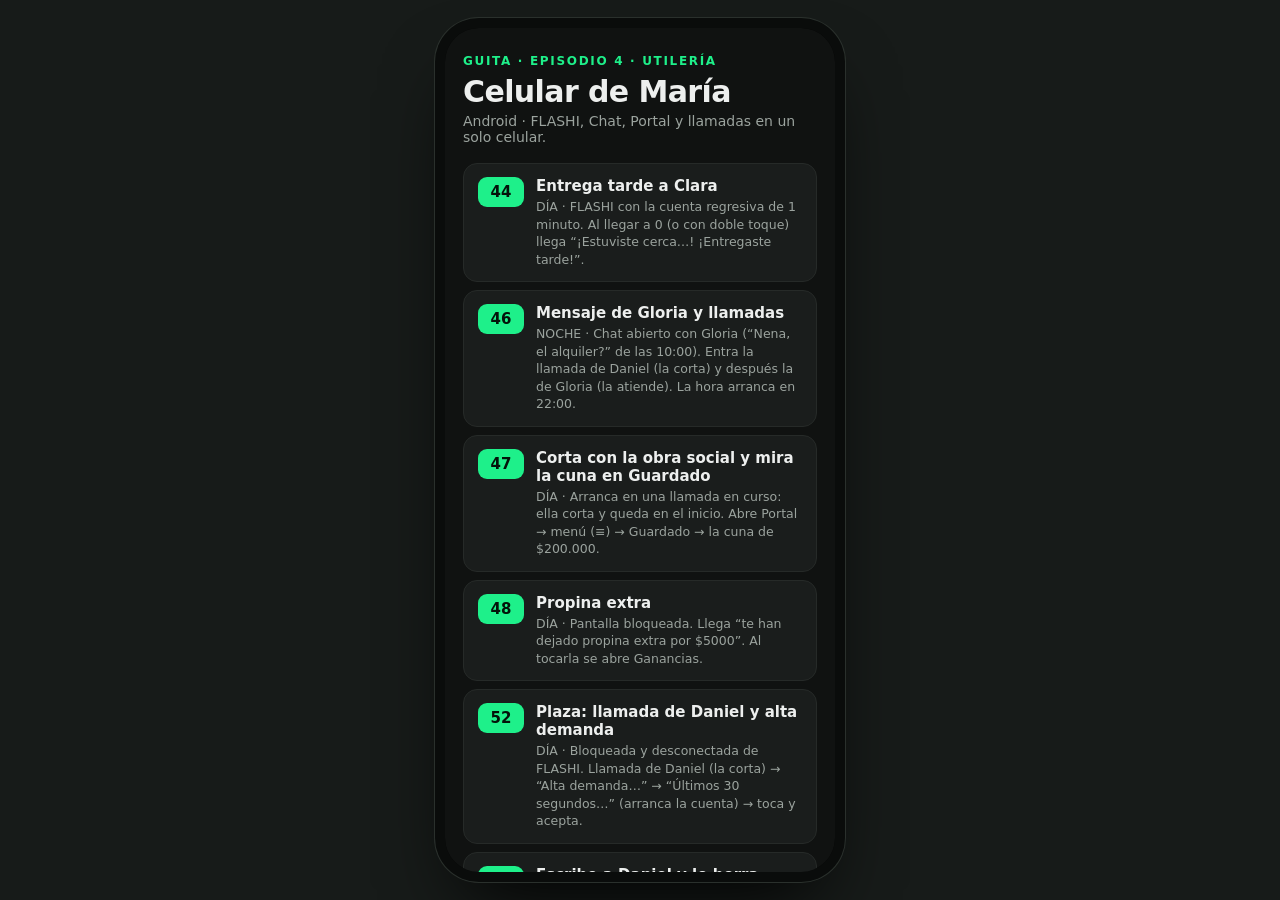
==== maria/index.html @ c734afe4 "Mueve el celular de María a maria/ (GitHub Pages servía delivery.html en lugar de delivery/) Co-Auth" ====
<!doctype html>
<html lang="es-AR">
<head>
<meta charset="utf-8">
<meta name="viewport" content="width=device-width, initial-scale=1, maximum-scale=1, user-scalable=no, viewport-fit=cover">
<title>FLASHI · Celular de María</title>
<meta name="description" content="GUITA · Episodio 4 · utilería digital para rodaje (celular de María)">
<meta name="theme-color" content="#000000">
<meta name="mobile-web-app-capable" content="yes">
<meta name="format-detection" content="telephone=no">
<link rel="manifest" href="manifest.webmanifest">
<link rel="icon" type="image/png" href="icons/icon-192.png">
<link rel="apple-touch-icon" href="icons/apple-touch-icon.png">
<link rel="stylesheet" href="css/app.css">
<link rel="stylesheet" href="css/flashi.css">
<link rel="stylesheet" href="css/chat.css">
<link rel="stylesheet" href="css/portal.css">
</head>
<body>
  <div id="device" data-tone="light"></div>
  <script src="js/config.js"></script>
  <script src="js/core.js"></script>
  <script src="js/flashi.js"></script>
  <script src="js/chat.js"></script>
  <script src="js/portal.js"></script>
  <script src="js/home.js"></script>
  <script src="js/scenes.js"></script>
  <script>
    PHONE.boot();
    if ('serviceWorker' in navigator) addEventListener('load', () => navigator.serviceWorker.register('sw.js').catch(() => {}));
  </script>
</body>
</html>
---- maria/css/app.css ----
/* =========================================================================
   Celular de María · sistema (Android falso), pantalla de equipo y menú
   ========================================================================= */
@font-face { font-family: Unbounded; font-weight: 500; font-display: block; src: url('../fonts/unbounded-500.woff2') format('woff2'); }
@font-face { font-family: Unbounded; font-weight: 700; font-display: block; src: url('../fonts/unbounded-700.woff2') format('woff2'); }
@font-face { font-family: Unbounded; font-weight: 800; font-display: block; src: url('../fonts/unbounded-800.woff2') format('woff2'); }
@font-face { font-family: Manrope; font-weight: 400; font-display: block; src: url('../fonts/manrope-400.woff2') format('woff2'); }
@font-face { font-family: Manrope; font-weight: 500; font-display: block; src: url('../fonts/manrope-500.woff2') format('woff2'); }
@font-face { font-family: Manrope; font-weight: 600; font-display: block; src: url('../fonts/manrope-600.woff2') format('woff2'); }
@font-face { font-family: Manrope; font-weight: 700; font-display: block; src: url('../fonts/manrope-700.woff2') format('woff2'); }
@font-face { font-family: Manrope; font-weight: 800; font-display: block; src: url('../fonts/manrope-800.woff2') format('woff2'); }
@font-face { font-family: Wordmark; font-display: block; src: url('../fonts/grand-hotel.woff2') format('woff2'); }

:root {
  --bg: #060D09; --s1: #0E1A13; --s2: #16271D; --s3: #1F3528; --ln: #1B2E22;
  --g: #1EF08A; --gd: #10B865; --gi: #03140A; --r: #FF2B4A; --rd: #B3142B;
  --tx: #E9F4EE; --tx2: #C9D6CF; --mu: #7E958A;
  --fd: Unbounded, system-ui, sans-serif; --fb: Manrope, system-ui, sans-serif;
  --fs: Roboto, "Google Sans", system-ui, sans-serif;
  --sbh: 30px; --navh: 22px;
  color-scheme: dark;
}
* { box-sizing: border-box; -webkit-tap-highlight-color: transparent; }
html, body { height: 100%; margin: 0; background: #000; overflow: hidden; overscroll-behavior: none; }
@media (display-mode: standalone), (display-mode: fullscreen) { html, body { height: 100lvh; } }
body { -webkit-user-select: none; user-select: none; -webkit-touch-callout: none; touch-action: manipulation; font-family: var(--fs); color: var(--tx); -webkit-font-smoothing: antialiased; }
button { font: inherit; color: inherit; background: none; border: 0; padding: 0; cursor: pointer; }
svg { display: block; }
[hidden] { display: none !important; }
.num { font-variant-numeric: tabular-nums; }

#device { position: relative; width: 100%; height: 100%; overflow: hidden; background: #000; isolation: isolate; }
#device.real-sb { --sbh: env(safe-area-inset-top, 0px); --navh: max(8px, env(safe-area-inset-bottom, 0px)); }
body.framed { display: grid; place-items: center; background: #171b19; }
body.framed #device { width: 390px; height: min(844px, calc(100% - 40px)); border-radius: 34px; box-shadow: 0 0 0 10px #0a0c0b, 0 0 0 11px #2a302c, 0 40px 80px -20px #000; }

/* ---------- pantallas de apps ---------- */
#scr { position: absolute; inset: 0; }
.scr { position: absolute; inset: 0; display: flex; flex-direction: column; padding-top: var(--sbh); padding-bottom: var(--navh); overflow: hidden; }
.scr.enter { animation: scrIn .26s ease-out; }
@keyframes scrIn { from { opacity: .5; transform: translateY(10px); } to { opacity: 1; transform: none; } }

/* ---------- barra de estado falsa ---------- */
#sbar { position: absolute; top: 0; left: 0; right: 0; height: var(--sbh); display: flex; align-items: center; justify-content: space-between; padding: 0 18px 0 22px; z-index: 90; color: #fff; pointer-events: none; font-family: var(--fs); font-size: 13.5px; font-weight: 500; letter-spacing: .1px; }
#device[data-tone="dark"] #sbar { color: #111; }
#sbar .r { display: flex; align-items: center; gap: 5px; }
#sbar .net { font-size: 11.5px; font-weight: 600; margin-right: -1px; }
#sbar .pct { font-size: 12.5px; margin-left: 1px; }
#device.real-sb #sbar { display: none; }

/* ---------- rayita de navegación (gestos) ---------- */
#nav { position: absolute; left: 0; right: 0; bottom: 0; height: var(--navh); z-index: 95; display: grid; place-items: center; pointer-events: none; }
#nav i { width: 108px; height: 4px; border-radius: 3px; background: rgba(255,255,255,.75); }
#device[data-tone="dark"] #nav i { background: rgba(0,0,0,.55); }
#device.real-sb #nav { display: none; }

/* ---------- zonas ocultas (sólo visibles en ensayo) ---------- */
.hzv { position: absolute; z-index: 600; pointer-events: none; display: none; }
.hzv.menu { left: 0; top: 0; width: 80px; height: 80px; }
.hzv.cue { right: 0; bottom: 0; width: 80px; height: 80px; }
body.debugzones .hzv { display: block; background: #ff00ff33; outline: 1px dashed #f0f; }

/* ---------- notificaciones (Android) ---------- */
#hu { position: absolute; left: 8px; right: 8px; top: calc(var(--sbh) + 4px); z-index: 120; display: flex; flex-direction: column; gap: 8px; pointer-events: none; }
#hu > * { pointer-events: auto; animation: huIn .38s cubic-bezier(.2, .9, .3, 1.2); }
@keyframes huIn { from { transform: translateY(-130%); opacity: 0; } to { transform: none; opacity: 1; } }
#hu > .out { animation: huOut .25s ease-in forwards; }
@keyframes huOut { to { transform: translateY(-130%); opacity: 0; } }
.nA { background: #262A28; border-radius: 26px; padding: 14px 16px 15px; display: grid; grid-template-columns: 30px 1fr; column-gap: 12px; row-gap: 3px; color: #E6E9E7; font-family: var(--fs); box-shadow: 0 8px 30px -6px #000c; }
.nA .ai { grid-row: span 3; width: 30px; height: 30px; border-radius: 50%; display: grid; place-items: center; background: var(--ac); color: var(--acx); }
.nA.hot .ai { background: var(--r); color: #fff; }
.nA .ai svg { width: 18px; height: 18px; }
.nA .hd { font-size: 12.5px; color: #B8C0BB; display: flex; gap: 5px; align-items: center; }
.nA .hd b { font-weight: 500; color: var(--ac); }
.nA.hot .hd b { color: #FF7A8C; }
.nA .tt { font-size: 15px; font-weight: 600; color: #fff; line-height: 1.3; }
.nA .bd { font-size: 14.5px; line-height: 1.38; color: #DDE3DF; }
.nA .bd.sub { opacity: .8; }

/* ---------- pantalla bloqueada ---------- */
#lockL { position: absolute; inset: 0; z-index: 80; pointer-events: none; }
#lockL > * { pointer-events: auto; }
.lockA { position: absolute; inset: 0; display: flex; flex-direction: column; background: var(--wall, radial-gradient(120% 70% at 20% 0%, #16362A 0%, #08130E 55%, #050907 100%)); background-size: cover; background-position: center; color: #E3F1E8; font-family: var(--fs); padding-top: var(--sbh); overflow: hidden; }
.lockA::before { content: ""; position: absolute; inset: 0; background: #0000002e; pointer-events: none; }
.lockA > * { position: relative; }
.lockA .date { padding: 22px 26px 0; font-size: 16px; font-weight: 500; color: #D6E8DC; }
.lockA .clock { padding: 6px 26px 0; font-size: 104px; line-height: .98; font-weight: 400; letter-spacing: -2px; color: #CFF3DC; display: flex; flex-direction: column; }
.lockA .nl { padding: 26px 12px 0; display: flex; flex-direction: column; gap: 8px; overflow: hidden; }
.lockA .nl .nA { background: #1E2320e8; animation: huIn .38s cubic-bezier(.2, .9, .3, 1.2); }
.lockA .foot { margin-top: auto; padding: 0 26px calc(22px + env(safe-area-inset-bottom, 0px)); display: flex; justify-content: space-between; align-items: flex-end; }
.lockA .sc { width: 56px; height: 56px; border-radius: 50%; background: #ffffff1f; display: grid; place-items: center; color: #E3F1E8; }
.lockA .sc svg { width: 22px; height: 22px; }
.lockA .fp { color: #C9DBD0; }
.lockA .fp svg { width: 30px; height: 30px; }
.unlocking { animation: unl .3s ease-in forwards; }
@keyframes unl { to { transform: translateY(-100%); opacity: .6; } }

/* ---------- llamadas ---------- */
#callL { position: absolute; inset: 0; z-index: 110; pointer-events: none; }
#callL > * { pointer-events: auto; }
.call { position: absolute; inset: 0; display: flex; flex-direction: column; align-items: center; padding: calc(var(--sbh) + 70px) 24px calc(46px + env(safe-area-inset-bottom, 0px)); color: #fff; font-family: var(--fs); background: linear-gradient(180deg, #1B2A3A 0%, #121A24 55%, #0B1016 100%); animation: callIn .3s ease-out; }
@keyframes callIn { from { opacity: 0; transform: scale(1.03); } to { opacity: 1; transform: none; } }
.call .who { display: flex; flex-direction: column; align-items: center; text-align: center; gap: 6px; }
.call .av { width: 96px; height: 96px; border-radius: 50%; background: #5B7FA6; display: grid; place-items: center; overflow: hidden; margin-bottom: 14px; font-size: 42px; font-weight: 500; }
.call .av img { width: 100%; height: 100%; object-fit: cover; }
.call .who b { font-size: 32px; font-weight: 400; letter-spacing: -.3px; }
.call .who small { font-size: 15px; color: #C3CCD6; }
.call .who em { font-style: normal; font-size: 15px; color: #C3CCD6; margin-top: 6px; }
.call.ring .who em { animation: pulseTxt 1.6s ease-in-out infinite; }
@keyframes pulseTxt { 50% { opacity: .45; } }
.call .btns { margin-top: auto; width: 100%; display: flex; justify-content: space-around; }
.cbtn { display: flex; flex-direction: column; align-items: center; gap: 10px; font-size: 14px; color: #E6ECF2; }
.cbtn i { width: 72px; height: 72px; border-radius: 50%; display: grid; place-items: center; }
.cbtn i svg { width: 32px; height: 32px; }
.cbtn.red i { background: #E5484D; }
.cbtn.red i svg { transform: rotate(135deg); }
.cbtn.green i { background: #2FB463; animation: wob 1.2s ease-in-out infinite; }
@keyframes wob { 0%, 60%, 100% { transform: none; } 70% { transform: rotate(-12deg); } 80% { transform: rotate(12deg); } 90% { transform: rotate(-6deg); } }
.call.active .keys { margin-top: auto; display: grid; grid-template-columns: repeat(3, 1fr); gap: 22px 18px; width: 100%; max-width: 330px; }
.key { display: flex; flex-direction: column; align-items: center; gap: 8px; font-size: 13px; color: #D4DCE4; }
.key i { width: 64px; height: 64px; border-radius: 50%; background: #ffffff1a; display: grid; place-items: center; }
.key i svg { width: 26px; height: 26px; }
.key .slash { display: none; }
.key.on i { background: #E6ECF2; color: #121A24; }
.key.on .slash { display: inline; }
.call .end { margin-top: 34px; }
.call.ended { opacity: .85; }

/* ---------- pantalla de inicio ---------- */
.app-home { padding-bottom: 0 !important; padding-top: 0 !important; }
.hm { position: absolute; inset: 0; background-size: cover; background-position: center; display: flex; flex-direction: column; padding: calc(var(--sbh) + 26px) 18px calc(var(--navh) + 14px); font-family: var(--fs); }
.hm::before { content: ""; position: absolute; inset: 0; background: linear-gradient(#0000 55%, #0006); pointer-events: none; }
.hm > * { position: relative; }
.hm-glance b { font-size: 22px; font-weight: 400; color: #fff; text-shadow: 0 1px 6px #0008; }
.hm-grid { margin-top: auto; display: grid; grid-template-columns: repeat(4, 1fr); gap: 20px 6px; }
.hm-dock { margin-top: 26px; display: grid; grid-template-columns: repeat(4, 1fr); gap: 6px; }
.hm-app { display: flex; flex-direction: column; align-items: center; gap: 7px; }
.hm-ic { width: 58px; height: 58px; border-radius: 50%; overflow: hidden; box-shadow: 0 3px 10px #0006; }
.hm-ic svg { width: 100%; height: 100%; }
.hm-l { font-size: 12px; color: #fff; text-shadow: 0 1px 4px #000a; white-space: nowrap; }
.hm-dock .hm-l { display: none; }
.hm-search { margin-top: 18px; height: 50px; border-radius: 25px; background: #ffffffe8; color: #555; display: flex; align-items: center; padding: 0 22px; font-size: 15px; }

/* ---------- pantalla del equipo (lista de escenas) ---------- */
#crew { position: absolute; inset: 0; z-index: 400; background: #101211; color: #EDEFEE; overflow-y: auto; font-family: system-ui, -apple-system, Roboto, sans-serif; }
.crew-in { padding: calc(env(safe-area-inset-top, 0px) + 26px) 18px calc(env(safe-area-inset-bottom, 0px) + 34px); max-width: 560px; margin: 0 auto; }
#crew .kicker { font-size: 12px; letter-spacing: .14em; text-transform: uppercase; color: #1EF08A; font-weight: 800; }
#crew h1 { font-size: 30px; margin: 6px 0 4px; letter-spacing: -.02em; }
#crew .sub { margin: 0 0 18px; color: #9BA39E; font-size: 14px; }
#crew .list { display: flex; flex-direction: column; gap: 8px; }
#crew .scene { display: flex; gap: 12px; align-items: flex-start; text-align: left; padding: 13px 14px; border-radius: 14px; background: #1A1D1C; border: 1px solid #262A28; }
#crew .scene:active { border-color: #1EF08A; }
#crew .tag { flex: none; min-width: 46px; text-align: center; padding: 6px 6px; border-radius: 9px; background: #1EF08A; color: #04130A; font-weight: 900; font-size: 15px; }
#crew .scene b { display: block; font-size: 15px; margin-bottom: 3px; }
#crew .scene small { display: block; font-size: 12.5px; color: #9BA39E; line-height: 1.4; }
#crew .ghost { margin-top: 16px; width: 100%; padding: 14px; border-radius: 12px; border: 1px solid #2E3431; font-weight: 700; color: #EDEFEE; }
#crew .howto { margin-top: 18px; background: #1A1D1C; border-radius: 12px; padding: 4px 14px 8px; font-size: 13px; color: #C9CFCB; line-height: 1.5; }
#crew .howto h3 { font-size: 13px; margin: 10px 0 4px; color: #fff; }
#crew .howto ul { margin: 0; padding-left: 18px; }
#crew .status { font-size: 12.5px; color: #8E9691; margin-top: 14px; line-height: 1.6; }
#crew .ok { color: #1EF08A; } #crew .warn { color: #FFB020; }

/* ---------- menú de control (no aparece en cámara) ---------- */
#sheet { position: absolute; inset: 0; z-index: 500; background: #101211; color: #EDEFEE; font-family: system-ui, -apple-system, Roboto, sans-serif; overflow-y: auto; -webkit-user-select: text; user-select: text; padding: calc(env(safe-area-inset-top, 0px) + 12px) 16px calc(env(safe-area-inset-bottom, 0px) + 40px); font-size: 14px; }
#sheet h1 { font-size: 17px; margin: 0; font-weight: 800; }
#sheet h2 { font-size: 11.5px; letter-spacing: .1em; text-transform: uppercase; color: #8E9691; margin: 22px 0 8px; font-weight: 700; }
#sheet .mh { display: flex; justify-content: space-between; align-items: center; gap: 10px; position: sticky; top: calc(-12px - env(safe-area-inset-top, 0px)); background: #101211; padding: 8px 0 10px; z-index: 2; }
#sheet .row2 { display: flex; gap: 8px; flex-wrap: wrap; }
#sheet .row2 button, #sheet .imgrow button, #sheet .wide { padding: 9px 12px; border-radius: 10px; background: #242826; font-weight: 700; font-size: 13px; }
#sheet button.hi { background: #1EF08A; color: #04130A; }
#sheet .sm { font-size: 12.5px; color: #8E9691; line-height: 1.5; }
#sheet .sm b { color: #fff; }
#sheet .chips { display: flex; flex-wrap: wrap; gap: 6px; }
#sheet .chips button { padding: 9px 12px; min-width: 52px; border-radius: 10px; background: #1A1D1C; border: 1px solid #2A2F2C; font-weight: 800; }
#sheet .chips button.on { background: #13241B; border-color: #1EF08A; color: #1EF08A; }
#sheet .scdesc { margin-top: 10px; display: flex; flex-direction: column; gap: 4px; font-size: 13px; color: #B5BCB8; line-height: 1.45; }
#sheet .scdesc b { color: #fff; font-size: 14.5px; }
#sheet .go { margin-top: 14px; width: 100%; padding: 16px; border-radius: 14px; background: #1EF08A; color: #04130A; font-weight: 900; font-size: 16px; }
#sheet .cues { display: flex; flex-direction: column; gap: 8px; }
#sheet .cue { background: #1A1D1C; border: 1px solid #262A28; border-radius: 12px; padding: 10px 12px; display: flex; flex-direction: column; gap: 8px; }
#sheet .cue.next { border-color: #1EF08A88; }
#sheet .cue .row { display: flex; justify-content: space-between; align-items: center; gap: 10px; }
#sheet .cue .row b { font-size: 13.5px; font-weight: 600; }
#sheet .cue button { font-size: 12.5px; font-weight: 800; padding: 8px 11px; border-radius: 9px; background: #1EF08A; color: #04130A; white-space: nowrap; }
#sheet .auto { font-size: 12.5px; color: #B5BCB8; display: flex; align-items: center; gap: 6px; flex-wrap: wrap; }
#sheet .auto input { width: 64px !important; padding: 6px 8px !important; }
#sheet .auto small { color: #7d857f; }
#sheet textarea, #sheet input, #sheet select { width: 100%; background: #0B0D0C; border: 1px solid #2E3431; border-radius: 9px; color: #fff; padding: 9px 10px; font: 14px/1.4 system-ui, sans-serif; }
#sheet textarea { min-height: 44px; resize: vertical; }
#sheet .stack { display: flex; flex-direction: column; gap: 6px; }
#sheet .f { display: grid; grid-template-columns: 1fr 1.25fr; gap: 9px 12px; align-items: center; }
#sheet .f label { color: #B5BCB8; font-size: 13px; }
#sheet .f label small { display: block; color: #7d857f; font-size: 11.5px; margin-top: 2px; }
#sheet .seg { display: flex; background: #0B0D0C; border: 1px solid #2E3431; border-radius: 10px; padding: 3px; gap: 3px; }
#sheet .seg button { flex: 1; padding: 7px 5px; border-radius: 7px; font-size: 12.5px; font-weight: 700; color: #B5BCB8; }
#sheet .seg button.on { background: #1EF08A; color: #04130A; }
#sheet details { margin-top: 14px; background: #161917; border: 1px solid #232826; border-radius: 12px; padding: 0 12px; }
#sheet details[open] { padding-bottom: 12px; }
#sheet summary { padding: 13px 0; font-weight: 800; font-size: 14px; cursor: pointer; }
#sheet .imgs { display: flex; flex-direction: column; gap: 8px; }
#sheet .imgrow { display: flex; align-items: center; gap: 10px; }
#sheet .imgrow .th { width: 44px; height: 44px; border-radius: 8px; background-size: cover; background-position: center; flex: none; }
#sheet .imgrow .il { flex: 1; font-size: 13px; color: #C9CFCB; }
#sheet .imgrow .il small { color: #7d857f; }
#sheet .wide { width: 100%; margin-top: 6px; }
#sheet .help { background: #1A1D1C; border-radius: 12px; padding: 12px 14px; line-height: 1.6; font-size: 13px; color: #C9CFCB; }
#sheet .help b { color: #fff; }

/* ---------- aviso para el equipo ---------- */
#toast { position: absolute; left: 50%; bottom: calc(var(--navh) + 70px); transform: translateX(-50%); z-index: 700; background: #222826ee; color: #fff; padding: 9px 14px; border-radius: 99px; font: 600 13px system-ui, sans-serif; pointer-events: none; }
#toast.crew { bottom: auto; top: calc(var(--sbh) + 6px); left: auto; right: 8px; transform: none; font-size: 11px; padding: 5px 9px; opacity: .8; }
@media (prefers-reduced-motion: reduce) { * { animation-duration: .01ms !important; transition: none !important; } }
---- maria/css/flashi.css ----
/* =========================================================================
   FLASHI Delivery · estilos (dirección visual "A · Pulso")
   Todo va dentro de .app-flashi para no chocar con las otras apps.
   ========================================================================= */
.app-flashi{background:var(--bg);color:var(--tx);font-family:var(--fb);overflow-y:auto;overflow-x:hidden;scrollbar-width:none}
.app-flashi::-webkit-scrollbar{display:none}
.app-flashi>*:not(.map):not(.spacer){flex-shrink:0}
.app-flashi .note{font-size:12.5px;color:var(--mu);font-weight:600}
.app-flashi .quota{display:flex;flex-direction:column;flex:1}
/* ---------- elementos comunes app ---------- */
.app-flashi .top{display:flex;justify-content:space-between;align-items:center;padding:10px 18px 8px;flex:none}
.app-flashi .logo{font-family:var(--fd);font-weight:800;font-size:21px;letter-spacing:-.035em;display:flex;align-items:center;gap:0}
.app-flashi .logo i{display:inline-block;width:8px;height:8px;background:var(--g);border-radius:50%;margin:8px 0 0 2px;box-shadow:0 0 12px var(--g)}
.app-flashi .logo small{font-family:var(--fb);font-weight:700;font-size:11.5px;color:var(--mu);margin:6px 0 0 8px;letter-spacing:0}
.app-flashi .chip{font-size:12px;font-weight:800;padding:7px 12px;border-radius:99px;background:#1EF08A1c;color:var(--g);display:inline-flex;align-items:center;gap:6px}
.app-flashi .chip.off{background:#FF2B4A1f;color:var(--r)}
.app-flashi .chip.neutral{background:var(--s2);color:var(--tx)}
.app-flashi .dot{width:7px;height:7px;border-radius:50%;background:currentColor;box-shadow:0 0 8px currentColor}
.app-flashi .card{background:var(--s1);border-radius:20px;padding:14px 16px}
.app-flashi .pad{padding:0 16px}
.app-flashi .stack{display:flex;flex-direction:column;gap:10px}
.app-flashi .lbl{font-size:11px;font-weight:700;letter-spacing:.08em;text-transform:uppercase;color:var(--mu)}
.app-flashi .btn{display:block;width:100%;padding:17px;border-radius:18px;background:var(--g);color:var(--gi);font-weight:800;text-align:center;font-size:16px;box-shadow:0 10px 30px -10px #1EF08Aaa;transition:transform .1s}
.app-flashi .btn:active{transform:scale(.98)}
.app-flashi .btn.ghost{background:transparent;border:1.5px solid var(--g);color:var(--g);box-shadow:none}
.app-flashi .btn.red{background:var(--r);color:#fff;box-shadow:0 10px 30px -10px #FF2B4Aaa}
.app-flashi .btn.dim{background:var(--s2);color:var(--tx);box-shadow:none}
.app-flashi .fine{text-align:center;font-size:12px;color:var(--mu)}
.app-flashi .big{font-family:var(--fd);font-weight:800;letter-spacing:-.03em;line-height:1}
.app-flashi .green{color:var(--g)}
.app-flashi .red{color:var(--r)}
.app-flashi .glowg{text-shadow:0 0 24px #1EF08A77}
.app-flashi .glowr{text-shadow:0 0 24px #FF2B4A88}
.app-flashi .spacer{flex:1 1 auto;min-height:12px}
.app-flashi .tabs{display:flex;justify-content:space-around;padding:10px 6px calc(12px + var(--tabpad,0px));font-size:11px;font-weight:700;flex:none;border-top:1px solid var(--ln);background:var(--bg);position:sticky;bottom:0;margin-top:auto}
.app-flashi .tabs span{display:flex;flex-direction:column;align-items:center;gap:5px;color:var(--mu)}
.app-flashi .tabs span.on{color:var(--g)}
.app-flashi .tabs svg{width:22px;height:22px}
.app-flashi .alertbox{padding:12px 14px;border-radius:16px;background:linear-gradient(135deg,#FF2B4A33,#FF2B4A0d);border:1px solid #FF2B4A66;font-size:13px;line-height:1.45;color:var(--tx)}
.app-flashi .alertbox b{display:block;color:var(--r);font-size:13.5px;margin-bottom:2px}
.app-flashi .pulse-r{animation:pr 1s ease-in-out infinite}
@keyframes pr{50%{opacity:.35}}
/* ---------- mapa ---------- */
.app-flashi .map{position:relative;flex:1 1 auto;min-height:260px;overflow:hidden;background:#07110B}
.app-flashi .map>svg{position:absolute;inset:0;width:100%;height:100%}
.app-flashi .map .me{position:absolute;width:22px;height:22px;border-radius:50%;background:var(--g);border:4px solid #06140c;box-shadow:0 0 0 6px #1EF08A33,0 0 24px var(--g);transform:translate(-50%,-50%);transition:left 1.2s ease,top 1.2s ease}
.app-flashi .map .pin{position:absolute;transform:translate(-50%,-100%);width:30px;height:40px}
.app-flashi .map .me::after{content:"";position:absolute;inset:-14px;border-radius:50%;border:2px solid #1EF08A66;animation:ping 1.8s ease-out infinite}
@keyframes ping{from{transform:scale(.5);opacity:1}to{transform:scale(1.6);opacity:0}}
/* ---------- timers ---------- */
.app-flashi .ring{--p:100;border-radius:50%;background:conic-gradient(var(--r) calc(var(--p)*1%),var(--s2) 0);display:grid;place-items:center;box-shadow:0 0 44px -8px #FF2B4Aaa}
.app-flashi .ring>div{border-radius:50%;background:var(--bg);display:flex;flex-direction:column;align-items:center;justify-content:center;gap:2px}
.app-flashi .tbar{height:6px;border-radius:6px;background:#00000055;overflow:hidden}
.app-flashi .tbar i{display:block;height:100%;width:calc(var(--p,100)*1%);background:#fff;border-radius:6px;transition:width .25s linear}
.app-flashi .t-zero{animation:pr .8s ease-in-out infinite}
/* ===== FLASHI Delivery (María) ===== */
.app-flashi .hello{padding:6px 18px 12px}
.app-flashi .hello small{font-size:12.5px;color:var(--mu);font-weight:600}
.app-flashi .hello h2{font-family:var(--fd);font-weight:800;font-size:28px;letter-spacing:-.03em;margin:4px 0 0}
.app-flashi .earn{margin:0 16px;display:flex;flex-direction:column;gap:6px;background:radial-gradient(100% 120% at 100% 0%,#1EF08A26,transparent 60%),var(--s1)}
.app-flashi .earn .big{font-size:38px}
.app-flashi .earn .row{display:flex;justify-content:space-between;align-items:flex-end;gap:10px}
.app-flashi .bars{display:flex;align-items:flex-end;gap:4px;height:40px}
.app-flashi .bars i{width:8px;border-radius:3px;background:var(--s3)}
.app-flashi .bars i.hi{background:var(--g);box-shadow:0 0 10px #1EF08A88}
.app-flashi .g2{display:grid;grid-template-columns:1fr 1fr;gap:10px;margin:10px 16px 0}
.app-flashi .g2 .card{display:flex;flex-direction:column;gap:5px;padding:13px 14px}
.app-flashi .g2 .big{font-size:22px}
.app-flashi .g2 small{font-size:11.5px;color:var(--mu);font-weight:600;line-height:1.3}
.app-flashi .radar{margin:12px 16px 0;border-radius:22px;background:var(--s1);padding:18px 16px;display:flex;align-items:center;gap:16px;position:relative;overflow:hidden}
.app-flashi .radar .rd{width:58px;height:58px;flex:none;border-radius:50%;position:relative;background:radial-gradient(circle,#1EF08A 0 6px,transparent 7px)}
.app-flashi .radar .rd::before,.app-flashi .radar .rd::after{content:"";position:absolute;inset:0;border-radius:50%;border:2px solid #1EF08A;animation:ping 2s ease-out infinite}
.app-flashi .radar .rd::after{animation-delay:1s}
.app-flashi .radar b{display:block;font-size:15px}
.app-flashi .radar span{font-size:12.5px;color:var(--mu)}
.app-flashi .demand{display:inline-flex;margin-top:6px;font-size:11.5px;font-weight:800;color:#fff;background:var(--r);padding:4px 9px;border-radius:99px;box-shadow:0 0 16px #FF2B4A88}
.app-flashi .offline{margin:12px 16px 0;border-radius:22px;padding:18px 16px;background:linear-gradient(135deg,#FF2B4A2e,#FF2B4A0a);border:1px solid #FF2B4A55;display:flex;flex-direction:column;gap:10px}
.app-flashi .offline b{font-family:var(--fd);font-size:18px;color:var(--r);letter-spacing:-.02em}
.app-flashi .offline span{font-size:13px;color:var(--tx2);line-height:1.4}
/* entrega con urgencia (Esc 1) */
.app-flashi .urg{margin:4px 16px 0;border-radius:24px;padding:18px 18px 16px;background:linear-gradient(150deg,#FF2B4A,#C3102A);color:#fff;box-shadow:0 18px 44px -14px #FF2B4Acc;display:flex;flex-direction:column;gap:12px}
.app-flashi .urg p{margin:0;font-size:15.5px;font-weight:700;line-height:1.35}
.app-flashi .urg .row .tt{padding:0;opacity:1;font-family:var(--fd);font-weight:800;font-size:62px;letter-spacing:-.04em;line-height:1}
.app-flashi .urg .row{display:flex;justify-content:space-between;align-items:flex-end}
.app-flashi .urg .row span{font-size:12px;font-weight:800;opacity:.9;padding-bottom:8px}
.app-flashi .dest{margin:12px 16px 0;display:flex;flex-direction:column;gap:4px}
.app-flashi .dest h3{margin:2px 0 0;font-size:19px;font-weight:800}
.app-flashi .dest .addr{font-size:14.5px;color:var(--tx)}
.app-flashi .dest .meta{font-size:12.5px;color:var(--mu)}
.app-flashi .minimap{position:relative;height:150px;margin:12px 16px 0;border-radius:20px;overflow:hidden}
.app-flashi .minimap svg{position:absolute;inset:0;width:100%;height:100%}
.app-flashi .acts{display:grid;grid-template-columns:1fr 1fr;gap:8px;margin:10px 16px 0}
.app-flashi .acts span{background:var(--s2);border-radius:14px;padding:11px;text-align:center;font-weight:700;font-size:13px}
.app-flashi .bottom{padding:14px 16px calc(18px + var(--tabpad,0px));display:flex;flex-direction:column;gap:10px}
/* fail / success */
.app-flashi .res{display:flex;flex-direction:column;align-items:center;text-align:center;padding:40px 22px 0}
.app-flashi .res.bad{background:radial-gradient(120% 55% at 50% 0%,#FF2B4A55,transparent 62%)}
.app-flashi .res.good{background:radial-gradient(120% 55% at 50% 0%,#1EF08A44,transparent 62%)}
.app-flashi .xmark,.app-flashi .check{width:84px;height:84px;border-radius:50%;position:relative;margin-bottom:18px}
.app-flashi .xmark{border:3px solid var(--r);box-shadow:0 0 40px #FF2B4A99,inset 0 0 20px #FF2B4A55}
.app-flashi .xmark::before,.app-flashi .xmark::after{content:"";position:absolute;left:50%;top:50%;width:34px;height:4px;background:var(--r);border-radius:2px;transform:translate(-50%,-50%) rotate(45deg)}
.app-flashi .xmark::after{transform:translate(-50%,-50%) rotate(-45deg)}
.app-flashi .check{background:var(--g);box-shadow:0 0 50px #1EF08Aaa}
.app-flashi .check::after{content:"";position:absolute;left:31px;top:20px;width:18px;height:34px;border:solid var(--gi);border-width:0 6px 6px 0;transform:rotate(45deg)}
.app-flashi .res h1{font-family:var(--fd);font-weight:800;font-size:30px;letter-spacing:-.035em;line-height:1.05;margin:0 0 10px;text-wrap:balance}
.app-flashi .res p{margin:0;font-size:15px;color:var(--tx2);line-height:1.45;max-width:30ch}
.app-flashi .lost{margin:22px 16px 0;display:flex;justify-content:space-between;align-items:center;font-size:13px;color:var(--mu)}
.app-flashi .lost s{font-family:var(--fd);font-weight:800;font-size:22px;color:var(--r);text-decoration-thickness:3px}
.app-flashi .won{margin-top:18px;font-family:var(--fd);font-weight:800;font-size:44px;color:var(--g);letter-spacing:-.04em}
.app-flashi .st2{display:grid;grid-template-columns:1fr 1fr;gap:10px;margin:10px 16px 0}
.app-flashi .st2 .card{display:flex;flex-direction:column;gap:4px;font-size:12px;color:var(--mu);font-weight:600}
.app-flashi .st2 b{font-family:var(--fd);font-size:19px;color:var(--tx)}
/* mapa pantalla completa */
.app-flashi .s-map .map{margin-top:0}
.app-flashi .instr{position:absolute;left:12px;right:12px;top:10px;z-index:3;background:#0E1A13ee;border:1px solid #1EF08A33;border-radius:18px;padding:12px 14px;display:flex;gap:12px;align-items:center;-webkit-backdrop-filter:blur(10px);backdrop-filter:blur(10px)}
.app-flashi .instr .ar{width:38px;height:38px;border-radius:12px;background:var(--g);color:var(--gi);display:grid;place-items:center;flex:none}
.app-flashi .instr b{display:block;font-size:17px;font-family:var(--fd);letter-spacing:-.02em}
.app-flashi .instr span{font-size:12.5px;color:var(--tx2)}
.app-flashi .tchip{position:absolute;left:50%;transform:translateX(-50%);top:84px;z-index:3;background:var(--r);color:#fff;border-radius:99px;padding:9px 16px;display:flex;gap:10px;align-items:center;font-weight:800;font-size:13px;box-shadow:0 0 30px #FF2B4Acc;white-space:nowrap}
.app-flashi .tchip b{font-family:var(--fd);font-size:20px;letter-spacing:-.02em}
.app-flashi .sheet{background:var(--s1);border-radius:26px 26px 0 0;padding:16px 16px 18px;display:flex;flex-direction:column;gap:6px;margin-top:-22px;position:relative;z-index:2;flex:none}
.app-flashi .sheet .grab{width:40px;height:4px;border-radius:2px;background:var(--s3);align-self:center;margin-bottom:4px}
.app-flashi .sheet h3{margin:0;font-size:19px;font-weight:800}
.app-flashi .sheet .addr{font-size:14.5px}
.app-flashi .sheet .meta{font-size:12.5px;color:var(--mu);margin-bottom:6px}
/* oferta */
.app-flashi .ringwrap{display:flex;justify-content:center;padding:18px 0 14px}
.app-flashi .ring.lg{width:176px;height:176px}
.app-flashi .ring.lg>div{width:148px;height:148px}
.app-flashi .ring .rt{font-family:var(--fd);font-weight:800;font-size:44px;color:var(--r);letter-spacing:-.03em;line-height:1}
.app-flashi .ring small{font-size:12px;color:var(--mu);font-weight:700}
.app-flashi .ocard{margin:0 16px;display:flex;flex-direction:column;gap:5px}
.app-flashi .ocard .row{display:flex;justify-content:space-between;align-items:baseline;font-weight:800;font-size:16px}
.app-flashi .ocard .row b{font-family:var(--fd);color:var(--g);font-size:19px}
.app-flashi .ocard .addr{font-size:13.5px}
.app-flashi .ocard .meta{font-size:12px;color:var(--mu)}
.app-flashi .bonusbox{margin:8px 16px 14px;border-radius:26px;padding:22px 18px;text-align:center;background:radial-gradient(90% 100% at 50% 0%,#1EF08A55,transparent 70%),linear-gradient(170deg,#10301E,#0A1710);border:1px solid #1EF08A44}
.app-flashi .bonusbox .big{font-size:48px;color:var(--g);text-shadow:0 0 30px #1EF08A88;margin:8px 0}
.app-flashi .bonusbox p{margin:0;font-size:15px;line-height:1.4;color:var(--tx)}
/* ganancias */
.app-flashi .bal{margin:4px 16px 0;padding:18px 16px}
.app-flashi .bal .big{font-size:40px;margin-top:6px}
.app-flashi .mov{margin:12px 16px 0;display:flex;flex-direction:column}
.app-flashi .mov div{display:flex;justify-content:space-between;align-items:center;gap:12px;padding:13px 2px;border-bottom:1px solid var(--ln);font-size:14px}
.app-flashi .mov div span small{display:block;font-size:12px;color:var(--mu);margin-top:2px}
.app-flashi .mov div b{font-family:var(--fd);font-size:15px;white-space:nowrap}
.app-flashi .mov div.hl{background:linear-gradient(90deg,#1EF08A26,transparent);border-radius:14px;padding:14px 12px;border-bottom:0;margin-bottom:4px;animation:hl 1.4s ease-out}
.app-flashi .mov div.hl b{color:var(--g);font-size:18px;text-shadow:0 0 16px #1EF08A99}
@keyframes hl{from{box-shadow:0 0 0 2px var(--g);}to{box-shadow:0 0 0 0 transparent}}
.app-flashi .mov div.neg b{color:var(--r)}
/* medalla y cupo */
.app-flashi .medal{width:190px;height:190px;border-radius:50%;margin:30px auto 18px;background:conic-gradient(from 200deg,#1EF08A,#0B5F35,#1EF08A,#0B5F35,#1EF08A);display:grid;place-items:center;box-shadow:0 0 60px #1EF08A77}
.app-flashi .medal>div{width:158px;height:158px;border-radius:50%;background:var(--bg);display:flex;flex-direction:column;align-items:center;justify-content:center}
.app-flashi .medal b{font-family:var(--fd);font-weight:800;font-size:40px;color:var(--g);letter-spacing:-.04em;line-height:1}
.app-flashi .medal small{font-size:12px;font-weight:800;letter-spacing:.14em;color:var(--mu);margin-top:6px}
.app-flashi .center{text-align:center;padding:0 22px}
.app-flashi .center h1{font-family:var(--fd);font-weight:800;font-size:22px;line-height:1.2;letter-spacing:-.03em;margin:0 0 10px;text-wrap:balance}
.app-flashi .perks{margin:16px 16px 0;display:flex;flex-direction:column;gap:8px}
.app-flashi .perks div{background:var(--s1);border-radius:14px;padding:12px 14px;font-size:14px;display:flex;gap:10px;align-items:center}
.app-flashi .perks div::before{content:"";width:8px;height:8px;border-radius:50%;background:var(--g);box-shadow:0 0 8px var(--g);flex:none}
.app-flashi .perks.bad div::before{background:var(--r);box-shadow:0 0 8px var(--r)}
.app-flashi .quota{background:radial-gradient(120% 50% at 50% 0%,#FF2B4A40,transparent 60%)}
.app-flashi .qring{width:180px;height:180px;border-radius:50%;margin:26px auto 16px;background:conic-gradient(var(--r) 0 3%,var(--s2) 0);display:grid;place-items:center;box-shadow:0 0 50px -6px #FF2B4Aaa}
.app-flashi .qring>div{width:152px;height:152px;border-radius:50%;background:var(--bg);display:flex;flex-direction:column;align-items:center;justify-content:center}
.app-flashi .qring b{font-family:var(--fd);font-weight:800;font-size:46px;color:var(--r);letter-spacing:-.04em;line-height:1}
.app-flashi .qring small{font-size:12px;color:var(--mu);font-weight:700;margin-top:4px}
.app-flashi .left{display:flex;justify-content:center;gap:8px;margin-top:6px}
.app-flashi .left span{background:var(--s2);border-radius:12px;padding:8px 12px;font-family:var(--fd);font-weight:700;font-size:15px}
.app-flashi .left span small{font-family:var(--fb);font-size:11px;color:var(--mu);margin-left:3px}
---- maria/css/chat.css ----
/* =========================================================================
   Chat · app de mensajes genérica (tema oscuro, acento azul: no es WhatsApp)
   ========================================================================= */
.app-chat { background: #0F1418; color: #E8EDF0; font-family: var(--fs); }
.app-chat svg { width: 24px; height: 24px; fill: none; stroke: currentColor; stroke-width: 1.9; stroke-linecap: round; stroke-linejoin: round; }
.ch { position: relative; flex: 1; min-height: 0; display: flex; flex-direction: column; }
.ch-bar { flex: none; height: 58px; display: flex; align-items: center; gap: 4px; padding: 0 8px 0 18px; }
.ch-title { flex: 1; font-size: 23px; font-weight: 600; color: #fff; letter-spacing: -.2px; }
.ch .ic { width: 42px; height: 42px; display: grid; place-items: center; color: #C9D2D8; flex: none; }
.ch-filters { flex: none; display: flex; gap: 8px; padding: 2px 16px 10px; }
.ch-filters span { padding: 7px 14px; border-radius: 99px; background: #1C242A; font-size: 13.5px; color: #B8C2C9; }
.ch-filters span.on { background: #24365F; color: #BFD2FF; }
.cl { flex: 1; overflow-y: auto; }
.cl-row { display: flex; gap: 14px; align-items: center; padding: 10px 16px; }
.cl-row:active { background: #1A2228; }
.av { width: 50px; height: 50px; border-radius: 50%; background: hsl(var(--h, 214) 32% 42%); flex: none; display: grid; place-items: center; overflow: hidden; color: #fff; font-size: 21px; font-weight: 500; }
.av img { width: 100%; height: 100%; object-fit: cover; }
.av.sm { width: 38px; height: 38px; font-size: 17px; }
.cl-main { flex: 1; min-width: 0; border-bottom: 1px solid #1B2329; padding-bottom: 12px; padding-top: 2px; }
.cl-top { display: flex; justify-content: space-between; align-items: baseline; gap: 8px; }
.cl-top b { font-size: 16.5px; font-weight: 500; color: #F2F5F7; }
.cl-top small { font-size: 12.5px; color: #8A979F; }
.cl-last { margin-top: 3px; font-size: 14.5px; color: #93A0A8; white-space: nowrap; overflow: hidden; text-overflow: ellipsis; display: flex; align-items: center; gap: 4px; }
.tk { width: 17px !important; height: 12px !important; color: #7FA6FF; stroke: none !important; flex: none; }
.fab { position: absolute; right: 18px; bottom: 18px; width: 56px; height: 56px; border-radius: 17px; background: #5B8CFF; color: #fff; display: grid; place-items: center; box-shadow: 0 6px 18px #0008; }

/* conversación */
.th-bar { background: #172026; padding-left: 4px; gap: 2px; }
.th-bar .back { width: 40px; }
.th-who { flex: 1; min-width: 0; padding-left: 8px; }
.th-who b { font-size: 17px; font-weight: 500; color: #fff; white-space: nowrap; overflow: hidden; text-overflow: ellipsis; display: block; }
.th-body { flex: 1; min-height: 0; overflow-y: auto; background: #0B1014 radial-gradient(circle at 20% 20%, #ffffff05 0 2px, transparent 3px) 0 0 / 26px 26px; }
.th-msgs { display: flex; flex-direction: column; gap: 4px; padding: 12px 12px 10px; min-height: 100%; justify-content: flex-end; }
.day { display: flex; justify-content: center; margin: 8px 0; }
.day span { background: #1B252C; color: #A9B5BC; font-size: 12.5px; padding: 5px 11px; border-radius: 8px; }
.msg { max-width: 82%; padding: 7px 10px 6px; border-radius: 10px; font-size: 15.5px; line-height: 1.32; display: flex; flex-wrap: wrap; align-items: flex-end; gap: 2px 10px; }
.msg.in { align-self: flex-start; background: #1F2A31; border-top-left-radius: 3px; }
.msg.out { align-self: flex-end; background: #24427E; border-top-right-radius: 3px; }
.msg .tx { white-space: pre-wrap; word-break: break-word; }
.msg .tm { margin-left: auto; font-size: 11px; color: #9EABB3; display: flex; align-items: center; gap: 3px; }
.msg.out .tm { color: #A9C1F2; }
.cm { flex: none; display: flex; align-items: flex-end; gap: 6px; padding: 6px 6px 8px; background: #0B1014; }
.cm-box { flex: 1; min-height: 48px; border-radius: 24px; background: #1F2A31; display: flex; align-items: center; padding: 0 4px; }
.cm-box .ic { width: 40px; height: 40px; color: #8D9AA2; }
.cm-text { flex: 1; min-width: 0; font-size: 16.5px; color: #F2F5F7; padding: 12px 0; line-height: 1.3; word-break: break-word; }
.cm-text.ph { color: #7E8B93; }
.caret { width: 2px; height: 22px; background: #5B8CFF; margin-left: 1px; animation: blink 1s steps(1) infinite; display: none; }
.th.typing .caret { display: block; }
@keyframes blink { 50% { opacity: 0; } }
.cm-btn { width: 48px; height: 48px; border-radius: 50%; background: #5B8CFF; color: #fff; display: grid; place-items: center; flex: none; }
.cm-btn svg { width: 22px; height: 22px; }

/* teclado (falso, controlado por la app) */
.kbd { flex: none; background: #1B2023; padding: 6px 3px 6px; display: flex; flex-direction: column; gap: 9px; font-family: var(--fs); }
.kb-sug { display: flex; justify-content: space-around; color: #DDE3E6; font-size: 15px; padding: 4px 0 2px; }
.kr { display: flex; gap: 5px; padding: 0 2px; }
.kr.r2 { padding: 0 2px; }
.k { flex: 1; height: 46px; border-radius: 7px; background: #3A4044; color: #F3F5F6; display: grid; place-items: center; font-size: 21px; }
.k.wide { flex: 1.5; background: #2B3034; }
.k.fn { background: #2B3034; font-size: 15px; }
.k.space { flex: 4.6; font-size: 14px; color: #AEB6BB; }
.k svg { width: 22px; height: 22px; }
.k.pr { background: #5A6166; }
---- maria/css/portal.css ----
/* =========================================================================
   Portal · app tipo Instagram (misma identidad que PORTAL: naranjas de Arte)
   ========================================================================= */
.app-portal { --bg: #fff; --fg: #000; --muted: #737373; --line: #dbdbdb; --chip: #efefef; --accent: #D4573B;
  background: var(--bg); color: var(--fg); font-family: var(--fs); font-size: 15px; line-height: 1.3; }
.app-portal[data-theme="dark"] { --bg: #000; --fg: #f5f5f5; --muted: #a8a8a8; --line: #262626; --chip: #262626; }
.app-portal svg { width: 26px; height: 26px; fill: none; stroke: var(--fg); stroke-width: 1.9; stroke-linecap: round; stroke-linejoin: round; }
.pt { flex: 1; min-height: 0; display: flex; flex-direction: column; background: var(--bg); }
.pt-top { flex: none; height: 50px; display: flex; align-items: center; justify-content: space-between; padding: 0 8px 0 16px; }
.pt-top.sub { justify-content: flex-start; padding-left: 4px; gap: 6px; }
.pt-user { display: flex; align-items: center; gap: 3px; font-weight: 700; font-size: 21px; letter-spacing: -.3px; }
.pt-user svg { width: 17px; height: 17px; stroke-width: 2.4; margin-top: 2px; }
.pt-acts { display: flex; }
.pt-acts span, .pt-back, .pt-r { width: 44px; height: 44px; display: grid; place-items: center; }
.pt-r { margin-left: auto; }
.pt-title { font-size: 19px; font-weight: 700; }
.pt-scroll { flex: 1; min-height: 0; overflow-y: auto; overflow-x: hidden; }
.pt-head { display: flex; align-items: center; gap: 18px; padding: 8px 16px 6px; }
.pt-av { position: relative; width: 88px; height: 88px; flex: none; }
.pt-av img { width: 100%; height: 100%; border-radius: 50%; object-fit: cover; border: 1px solid var(--line); }
.pt-av .plus { position: absolute; right: -1px; bottom: -1px; width: 26px; height: 26px; border-radius: 50%; background: var(--fg); border: 3px solid var(--bg); display: grid; place-items: center; }
.pt-av .plus svg { width: 12px; height: 12px; stroke: var(--bg); stroke-width: 3; }
.pt-right { flex: 1; min-width: 0; }
.pt-name { font-weight: 600; font-size: 15px; margin-bottom: 6px; }
.pt-stats { display: flex; gap: 6px; }
.pt-stats div { flex: 1 1 auto; display: flex; flex-direction: column; }
.pt-stats b { font-size: 17px; font-weight: 700; }
.pt-stats span { font-size: 13.5px; }
.pt-bio { padding: 4px 16px 0; font-size: 14.5px; white-space: pre-line; }
.pt-btns { display: flex; gap: 6px; padding: 14px 16px 4px; }
.pt-btns span { flex: 1; height: 34px; border-radius: 9px; background: var(--chip); display: grid; place-items: center; font-weight: 600; font-size: 14px; }
.pt-hl { display: flex; gap: 16px; padding: 14px 16px 6px; }
.pt-hl div { display: flex; flex-direction: column; align-items: center; gap: 6px; font-size: 12.5px; }
.pt-hl i { width: 64px; height: 64px; border-radius: 50%; border: 1px solid var(--line); display: grid; place-items: center; }
.pt-tabs { display: flex; margin-top: 10px; border-bottom: 1px solid var(--line); }
.pt-tabs span { flex: 1; height: 46px; display: grid; place-items: center; position: relative; }
.pt-tabs span:not(.on) svg { stroke: var(--muted); }
.pt-tabs span.on::after { content: ""; position: absolute; left: 22%; right: 22%; bottom: -1px; height: 1.5px; background: var(--fg); }
.pt-grid { display: grid; grid-template-columns: repeat(3, 1fr); gap: 2px; }
.pt-grid div { aspect-ratio: 3 / 4; background: var(--chip) center / cover; }
.pt-grid.sq div { aspect-ratio: 1; }
.pt-nav { flex: none; display: flex; justify-content: space-around; align-items: center; height: 50px; border-top: 1px solid var(--line); background: var(--bg); }
.pt-nav span { width: 48px; height: 48px; display: grid; place-items: center; }
.pt-nav .me img { width: 28px; height: 28px; border-radius: 50%; object-fit: cover; box-shadow: 0 0 0 1.5px var(--bg), 0 0 0 3px var(--fg); }
/* menú */
.pt-search { margin: 4px 16px 10px; height: 38px; border-radius: 10px; background: var(--chip); display: flex; align-items: center; gap: 8px; padding: 0 10px; color: var(--muted); }
.pt-search svg { width: 18px; height: 18px; stroke: var(--muted); }
.pt-sec { padding: 16px 16px 6px; font-size: 14px; color: var(--muted); font-weight: 600; }
.pt-item { display: flex; align-items: center; gap: 14px; padding: 13px 16px; font-size: 16px; }
.pt-item:active { background: var(--chip); }
.pt-item i { display: grid; }
.pt-item span { flex: 1; }
.pt-item em svg { width: 18px; height: 18px; stroke: var(--muted); }
/* guardado */
.pt-coll { padding: 6px 16px 12px; font-size: 16px; }
/* publicación */
.pt-ph { display: flex; align-items: center; gap: 10px; padding: 8px 6px 8px 12px; }
.pt-ph .av { width: 34px; height: 34px; border-radius: 50%; object-fit: cover; }
.pt-ph b { flex: 1; font-size: 14.5px; font-weight: 600; }
.pt-ph .ic { width: 40px; height: 40px; display: grid; place-items: center; }
.pt-img { width: 100%; aspect-ratio: 4 / 5; background: var(--chip) center / cover; }
.pt-row { display: flex; gap: 6px; padding: 6px 8px 2px; }
.pt-row span { width: 42px; height: 42px; display: grid; place-items: center; }
.pt-row .bm { margin-left: auto; }
.pt-row .bm.on svg { fill: var(--fg); }
.pt-row .bm.pop { animation: pop .3s ease-out; }
@keyframes pop { 40% { transform: scale(1.25); } }
.pt-likes { padding: 2px 14px; font-size: 14.5px; }
.pt-likes b { font-weight: 600; }
.pt-cap { padding: 4px 14px 0; font-size: 14.5px; line-height: 1.38; }
.pt-cap b { font-weight: 600; }
.pt-more { padding: 6px 14px 0; font-size: 14.5px; color: var(--muted); }
.pt-when { padding: 6px 14px 18px; font-size: 12px; color: var(--muted); }
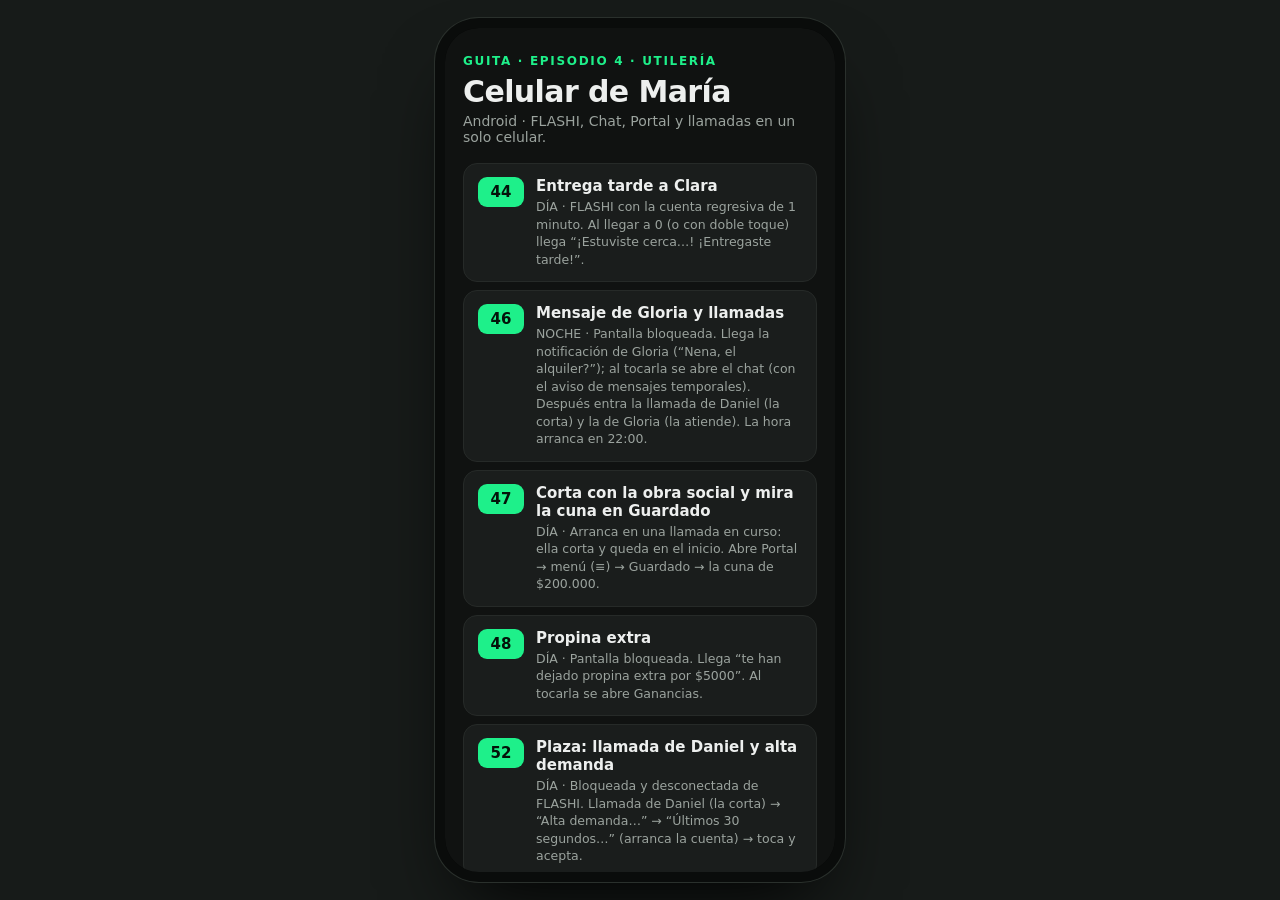
==== commit fb37def3: "Actualización confiable: el service worker baja los archivos sin la caché del navegador; versión vis" ====
--- a/maria/index.html
+++ b/maria/index.html
@@ -27,7 +27,15 @@
   <script src="js/scenes.js"></script>
   <script>
     PHONE.boot();
-    if ('serviceWorker' in navigator) addEventListener('load', () => navigator.serviceWorker.register('sw.js').catch(() => {}));
+    if ('serviceWorker' in navigator) {
+      addEventListener('load', () => navigator.serviceWorker.register('sw.js').then((r) => r.update()).catch(() => {}));
+      // Cuando se instala una versión nueva: si no hay ninguna escena en curso, recarga sola; si hay, avisa en el menú
+      let hadController = !!navigator.serviceWorker.controller;
+      navigator.serviceWorker.addEventListener('controllerchange', () => {
+        if (!hadController) { hadController = true; return; }
+        if (PHONE.R.scene) PHONE.updateReady = true; else location.reload();
+      });
+    }
   </script>
 </body>
 </html>
--- a/maria/css/app.css
+++ b/maria/css/app.css
@@ -124,7 +124,8 @@
 .key.on i { background: #E6ECF2; color: #121A24; }
 .key.on .slash { display: inline; }
 .call .end { margin-top: 34px; }
-.call.ended { opacity: .85; }
+.call.closing { animation: callOut .2s ease-in forwards; pointer-events: none; }
+@keyframes callOut { to { opacity: 0; transform: scale(.98); } }
 
 /* ---------- pantalla de inicio ---------- */
 .app-home { padding-bottom: 0 !important; padding-top: 0 !important; }
@@ -133,12 +134,11 @@
 .hm > * { position: relative; }
 .hm-glance b { font-size: 22px; font-weight: 400; color: #fff; text-shadow: 0 1px 6px #0008; }
 .hm-grid { margin-top: auto; display: grid; grid-template-columns: repeat(4, 1fr); gap: 20px 6px; }
-.hm-dock { margin-top: 26px; display: grid; grid-template-columns: repeat(4, 1fr); gap: 6px; }
+.hm-dock { margin-top: 22px; display: grid; grid-template-columns: repeat(4, 1fr); gap: 6px; }
 .hm-app { display: flex; flex-direction: column; align-items: center; gap: 7px; }
 .hm-ic { width: 58px; height: 58px; border-radius: 50%; overflow: hidden; box-shadow: 0 3px 10px #0006; }
 .hm-ic svg { width: 100%; height: 100%; }
 .hm-l { font-size: 12px; color: #fff; text-shadow: 0 1px 4px #000a; white-space: nowrap; }
-.hm-dock .hm-l { display: none; }
 .hm-search { margin-top: 18px; height: 50px; border-radius: 25px; background: #ffffffe8; color: #555; display: flex; align-items: center; padding: 0 22px; font-size: 15px; }
 
 /* ---------- pantalla del equipo (lista de escenas) ---------- */
--- a/maria/css/flashi.css
+++ b/maria/css/flashi.css
@@ -130,8 +130,11 @@
 .app-flashi .ring .rt{font-family:var(--fd);font-weight:800;font-size:44px;color:var(--r);letter-spacing:-.03em;line-height:1}
 .app-flashi .ring small{font-size:12px;color:var(--mu);font-weight:700}
 .app-flashi .ocard{margin:0 16px;display:flex;flex-direction:column;gap:5px}
-.app-flashi .ocard .row{display:flex;justify-content:space-between;align-items:baseline;font-weight:800;font-size:16px}
-.app-flashi .ocard .row b{font-family:var(--fd);color:var(--g);font-size:19px}
+.app-flashi .ocard .row{display:flex;align-items:center;gap:12px}
+.app-flashi .ocard .ln{flex:1;min-width:0;display:flex;flex-direction:column;gap:2px}
+.app-flashi .ocard .ln b{font-size:16.5px;font-weight:800}
+.app-flashi .ocard .ln small{font-size:12px;color:var(--mu);font-weight:600;white-space:nowrap;overflow:hidden;text-overflow:ellipsis}
+.app-flashi .ocard .amt{font-family:var(--fd);color:var(--g);font-size:19px}
 .app-flashi .ocard .addr{font-size:13.5px}
 .app-flashi .ocard .meta{font-size:12px;color:var(--mu)}
 .app-flashi .bonusbox{margin:8px 16px 14px;border-radius:26px;padding:22px 18px;text-align:center;background:radial-gradient(90% 100% at 50% 0%,#1EF08A55,transparent 70%),linear-gradient(170deg,#10301E,#0A1710);border:1px solid #1EF08A44}
@@ -167,3 +170,15 @@
 .app-flashi .left{display:flex;justify-content:center;gap:8px;margin-top:6px}
 .app-flashi .left span{background:var(--s2);border-radius:12px;padding:8px 12px;font-family:var(--fd);font-weight:700;font-size:15px}
 .app-flashi .left span small{font-family:var(--fb);font-size:11px;color:var(--mu);margin-left:3px}
+
+.app-flashi .lg{width:48px;height:48px;border-radius:14px;background:#fff center/cover no-repeat;flex:none;box-shadow:0 0 0 2px var(--s3)}
+.app-flashi .sheet .who{display:flex;align-items:center;gap:12px}
+.app-flashi .sheet .who>div{display:flex;flex-direction:column;gap:2px}
+
+/* cuenta regresiva de la oferta (52): círculo oscuro con borde rojo que titila */
+.app-flashi .cdwrap{display:flex;justify-content:center;padding:22px 0 18px}
+.app-flashi .cd{width:176px;height:176px;border-radius:50%;background:var(--s1);border:4px solid var(--r);display:flex;flex-direction:column;align-items:center;justify-content:center;gap:4px;animation:cdBlink 1s ease-in-out infinite}
+.app-flashi .cd .rt{font-family:var(--fd);font-weight:800;font-size:46px;color:var(--r);letter-spacing:-.03em;line-height:1}
+.app-flashi .cd small{font-size:12.5px;color:var(--mu);font-weight:700}
+.app-flashi .cd .t-zero{animation:none}
+@keyframes cdBlink{0%,100%{border-color:var(--r);box-shadow:0 0 34px -4px #FF2B4Acc,inset 0 0 18px -6px #FF2B4A99}50%{border-color:#5a1420;box-shadow:0 0 0 0 #FF2B4A00,inset 0 0 0 0 #FF2B4A00}}
--- a/maria/css/chat.css
+++ b/maria/css/chat.css
@@ -43,9 +43,12 @@
 .cm-box { flex: 1; min-height: 48px; border-radius: 24px; background: #1F2A31; display: flex; align-items: center; padding: 0 4px; }
 .cm-box .ic { width: 40px; height: 40px; color: #8D9AA2; }
 .cm-text { flex: 1; min-width: 0; font-size: 16.5px; color: #F2F5F7; padding: 12px 0; line-height: 1.3; word-break: break-word; }
+.cm-text .caret { display: none; vertical-align: -4px; }
+.th.typing .cm-text .caret { display: inline-block; }
+.th.typing .cm-text.ph .cm-t { display: none; }
+.th.typing .cm-text.ph::after { content: 'Mensaje'; }
 .cm-text.ph { color: #7E8B93; }
-.caret { width: 2px; height: 22px; background: #5B8CFF; margin-left: 1px; animation: blink 1s steps(1) infinite; display: none; }
-.th.typing .caret { display: block; }
+.caret { width: 2px; height: 21px; background: #5B8CFF; margin-left: 1px; animation: blink 1s steps(1) infinite; }
 @keyframes blink { 50% { opacity: 0; } }
 .cm-btn { width: 48px; height: 48px; border-radius: 50%; background: #5B8CFF; color: #fff; display: grid; place-items: center; flex: none; }
 .cm-btn svg { width: 22px; height: 22px; }
@@ -61,3 +64,7 @@
 .k.space { flex: 4.6; font-size: 14px; color: #AEB6BB; }
 .k svg { width: 22px; height: 22px; }
 .k.pr { background: #5A6166; }
+
+.sys { display: flex; justify-content: center; margin: 6px 8px 4px; }
+.sys span { background: #1B252C; color: #C9D2D8; font-size: 12.5px; line-height: 1.4; padding: 7px 12px; border-radius: 8px; text-align: center; max-width: 92%; }
+.sys .tmr { width: 13px !important; height: 13px !important; display: inline-block; vertical-align: -2px; margin-right: 5px; stroke-width: 2.2 !important; }
